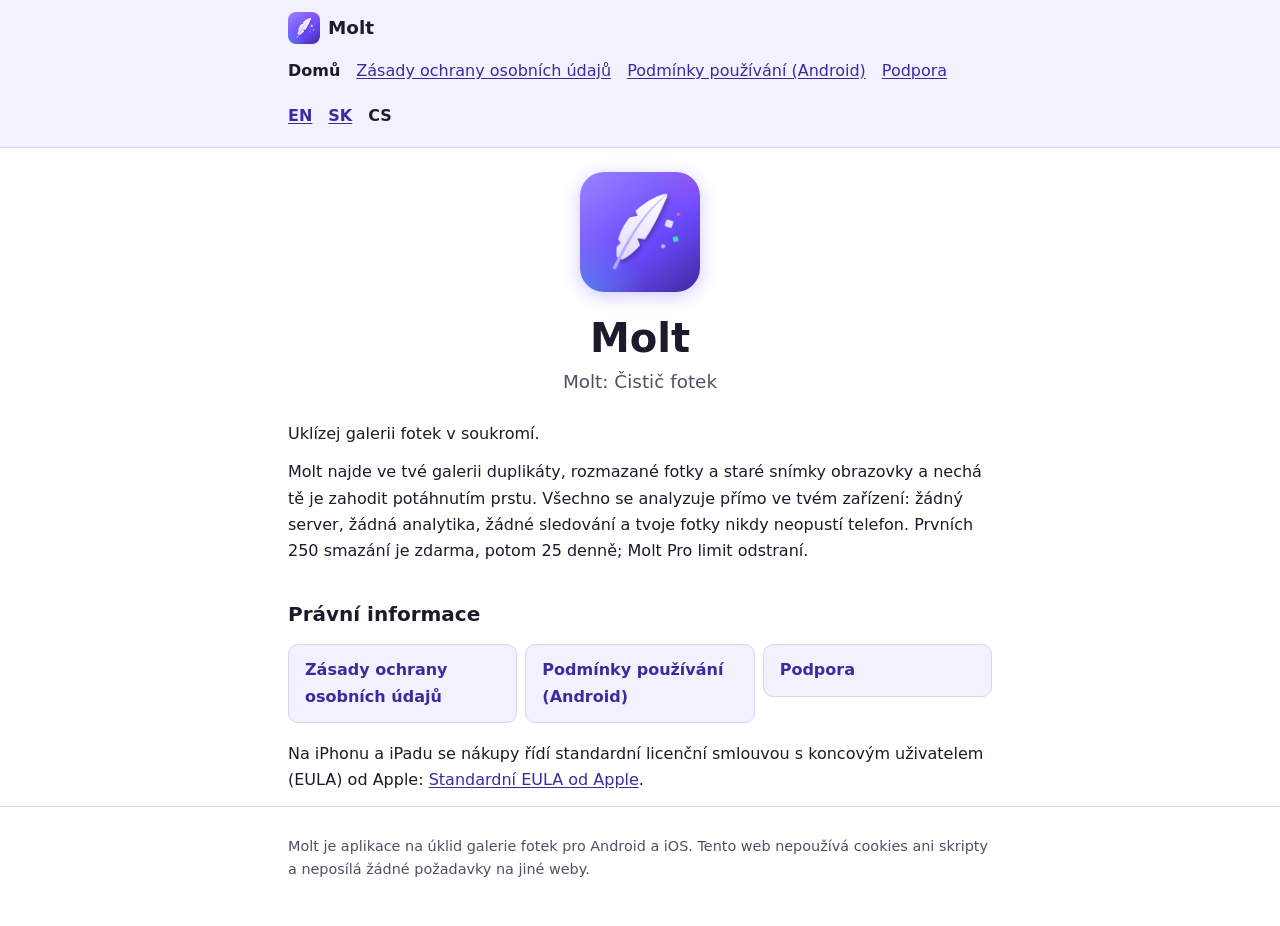
==== site/cs/index.html @ 8e981159 "Molt legal and support pages (EN/SK/CS) with GitHub Pages deploy" ====
<!doctype html>
<html lang="cs">
<head>
<meta charset="utf-8">
<meta name="viewport" content="width=device-width, initial-scale=1">
<title>Molt: Čistič fotek | Molt</title>
<meta name="description" content="Právní stránky a podpora pro Molt, čistič fotek pro Android a iOS.">
<meta name="color-scheme" content="light dark">
<link rel="icon" type="image/png" href="../assets/icon.png">
<link rel="stylesheet" href="../assets/site.css">
<link rel="alternate" hreflang="en" href="../">
<link rel="alternate" hreflang="sk" href="../sk/">
<link rel="alternate" hreflang="cs" href="../cs/">
<link rel="alternate" hreflang="x-default" href="../">
</head>
<body>
<a class="skip" href="#main">Přeskočit na obsah</a>
<header class="site">
<div class="wrap bar">
<a class="brand" href="../cs/"><img src="../assets/icon.png" alt="" width="32" height="32"><span>Molt</span></a>
<nav aria-label="Právní informace"><ul><li><a href="../cs/" aria-current="page">Domů</a></li><li><a href="../cs/privacy/">Zásady ochrany osobních údajů</a></li><li><a href="../cs/terms/">Podmínky používání (Android)</a></li><li><a href="../cs/support/">Podpora</a></li></ul></nav>
<nav aria-label="Jazyk" class="langs"><ul><li><a href="../" lang="en" hreflang="en">EN</a></li><li><a href="../sk/" lang="sk" hreflang="sk">SK</a></li><li><a href="../cs/" lang="cs" hreflang="cs" aria-current="true">CS</a></li></ul></nav>
</div>
</header>
<main id="main" class="wrap">
<div class="hero">
<img src="../assets/icon.png" alt="Molt" width="120" height="120">
<h1>Molt</h1>
<p class="lead">Molt: Čistič fotek</p>
</div>
<p>Uklízej galerii fotek v soukromí.</p>
<p>Molt najde ve tvé galerii duplikáty, rozmazané fotky a staré snímky obrazovky a nechá tě je zahodit potáhnutím prstu. Všechno se analyzuje přímo ve tvém zařízení: žádný server, žádná analytika, žádné sledování a tvoje fotky nikdy neopustí telefon. Prvních 250 smazání je zdarma, potom 25 denně; Molt Pro limit odstraní.</p>
<h2>Právní informace</h2>
<ul class="links">
<li><a href="../cs/privacy/">Zásady ochrany osobních údajů</a></li>
<li><a href="../cs/terms/">Podmínky používání (Android)</a></li>
<li><a href="../cs/support/">Podpora</a></li>
</ul>
<p>Na iPhonu a iPadu se nákupy řídí standardní licenční smlouvou s koncovým uživatelem (EULA) od Apple: <a href="https://www.apple.com/legal/internet-services/itunes/dev/stdeula/" rel="noopener noreferrer">Standardní EULA od Apple</a>.</p>
</main>
<footer class="site"><div class="wrap"><p>Molt je aplikace na úklid galerie fotek pro Android a iOS. Tento web nepoužívá cookies ani skripty a neposílá žádné požadavky na jiné weby.</p></div></footer>
</body>
</html>
---- site/assets/site.css ----
/* Molt legal site. No external requests: system fonts only. */
:root{--bg:#ffffff;--fg:#1d1a2b;--muted:#524e66;--accent:#6D4BFF;--link:#3E2A9E;--surface:#f4f1ff;--border:#d9d3f2;--mark-bg:#fff3a8;--mark-fg:#3a2f00;--focus:#6D4BFF}
@media (prefers-color-scheme:dark){:root{--bg:#14111f;--fg:#ece9f7;--muted:#b9b3d1;--accent:#9A81FF;--link:#b8a6ff;--surface:#1e1a30;--border:#3a3358;--mark-bg:#5a4a00;--mark-fg:#fff3c4;--focus:#9A81FF}}
*{box-sizing:border-box}
html{-webkit-text-size-adjust:100%}
body{margin:0;background:var(--bg);color:var(--fg);font:1rem/1.65 system-ui,-apple-system,"Segoe UI",Roboto,"Helvetica Neue",Arial,sans-serif;overflow-wrap:break-word}
.wrap{max-width:46rem;margin:0 auto;padding:0 1rem}
a{color:var(--link);text-underline-offset:.15em}
a:hover{text-decoration-thickness:2px}
:focus-visible{outline:3px solid var(--focus);outline-offset:2px;border-radius:2px}
.skip{position:absolute;left:-999px;top:0;background:var(--accent);color:#fff;padding:.5rem 1rem;z-index:10}
.skip:focus{left:0}
header.site{background:var(--surface);border-bottom:1px solid var(--border)}
.bar{display:flex;flex-wrap:wrap;gap:.5rem 1.25rem;align-items:center;padding-top:.75rem;padding-bottom:.75rem}
.brand{display:flex;align-items:center;gap:.5rem;font-weight:700;font-size:1.15rem;color:var(--fg);text-decoration:none}
.brand img{border-radius:8px}
.bar ul{list-style:none;margin:0;padding:0;display:flex;flex-wrap:wrap;gap:.25rem 1rem}
.bar nav:first-of-type{flex:1 1 auto}
.bar a[aria-current]{font-weight:700;text-decoration:none;color:var(--fg)}
.langs a{font-weight:600}
main{padding-top:1.5rem;padding-bottom:3rem}
h1{font-size:1.75rem;line-height:1.25;margin:1rem 0 .75rem}
h2{font-size:1.25rem;line-height:1.3;margin:2rem 0 .5rem;padding-top:.25rem}
p,ul{margin:.75rem 0}
li{margin:.35rem 0}
code{font:.92em ui-monospace,Menlo,Consolas,monospace;background:var(--surface);padding:.1em .3em;border-radius:4px}
mark.ph{background:var(--mark-bg);color:var(--mark-fg);padding:.05em .25em;border-radius:3px;font-weight:600}
.hero{text-align:center;padding:1.5rem 0 .5rem}
.hero img{border-radius:24px;box-shadow:0 4px 18px rgba(109,75,255,.3)}
.hero h1{font-size:2.5rem;margin:.75rem 0 0}
.lead{font-size:1.15rem;color:var(--muted);margin:.25rem 0}
.links{list-style:none;padding:0;display:grid;gap:.5rem}
.links a{display:block;padding:.75rem 1rem;border:1px solid var(--border);border-radius:10px;background:var(--surface);text-decoration:none;font-weight:600}
.links a:hover{border-color:var(--accent)}
footer.site{border-top:1px solid var(--border);color:var(--muted);font-size:.9rem;padding:1rem 0 2rem}
@media (min-width:40rem){h1{font-size:2.1rem}.links{grid-template-columns:repeat(3,1fr)}}
@media (prefers-reduced-motion:reduce){*{scroll-behavior:auto!important;transition:none!important;animation:none!important}}
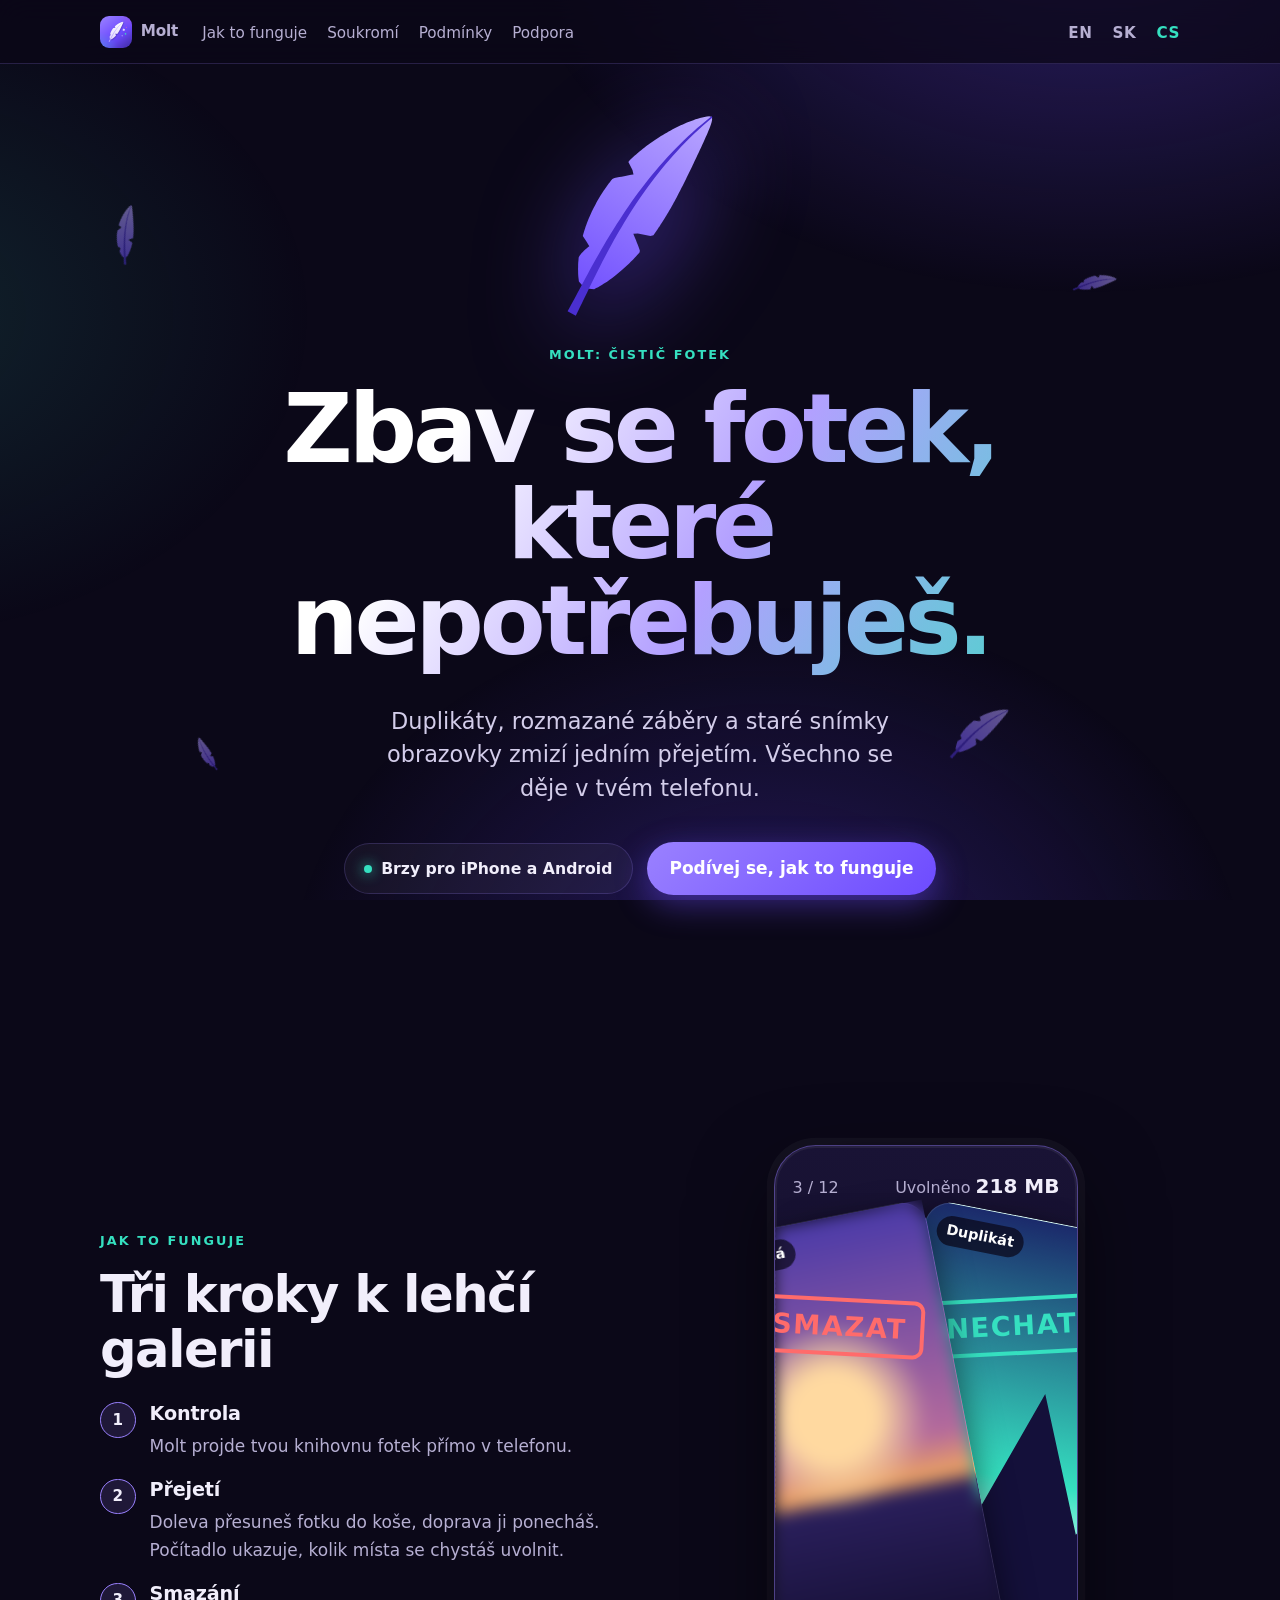
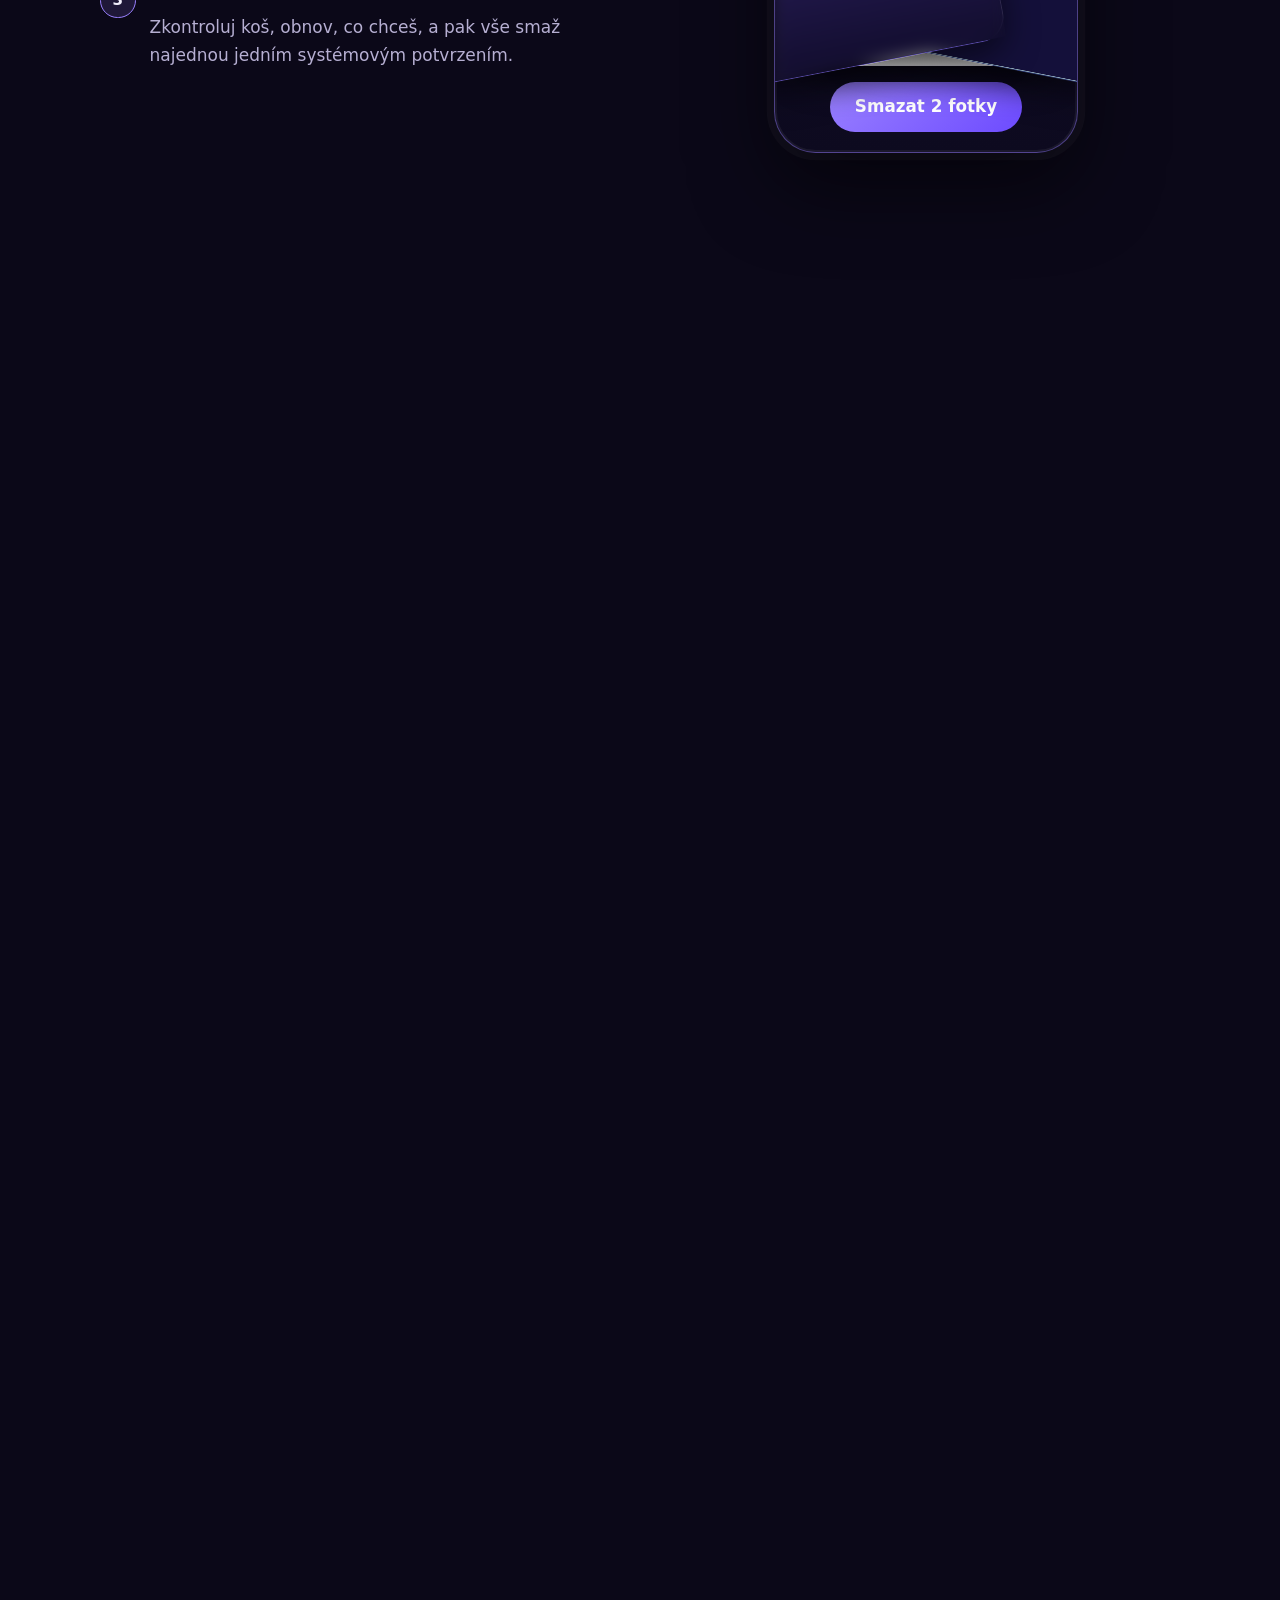
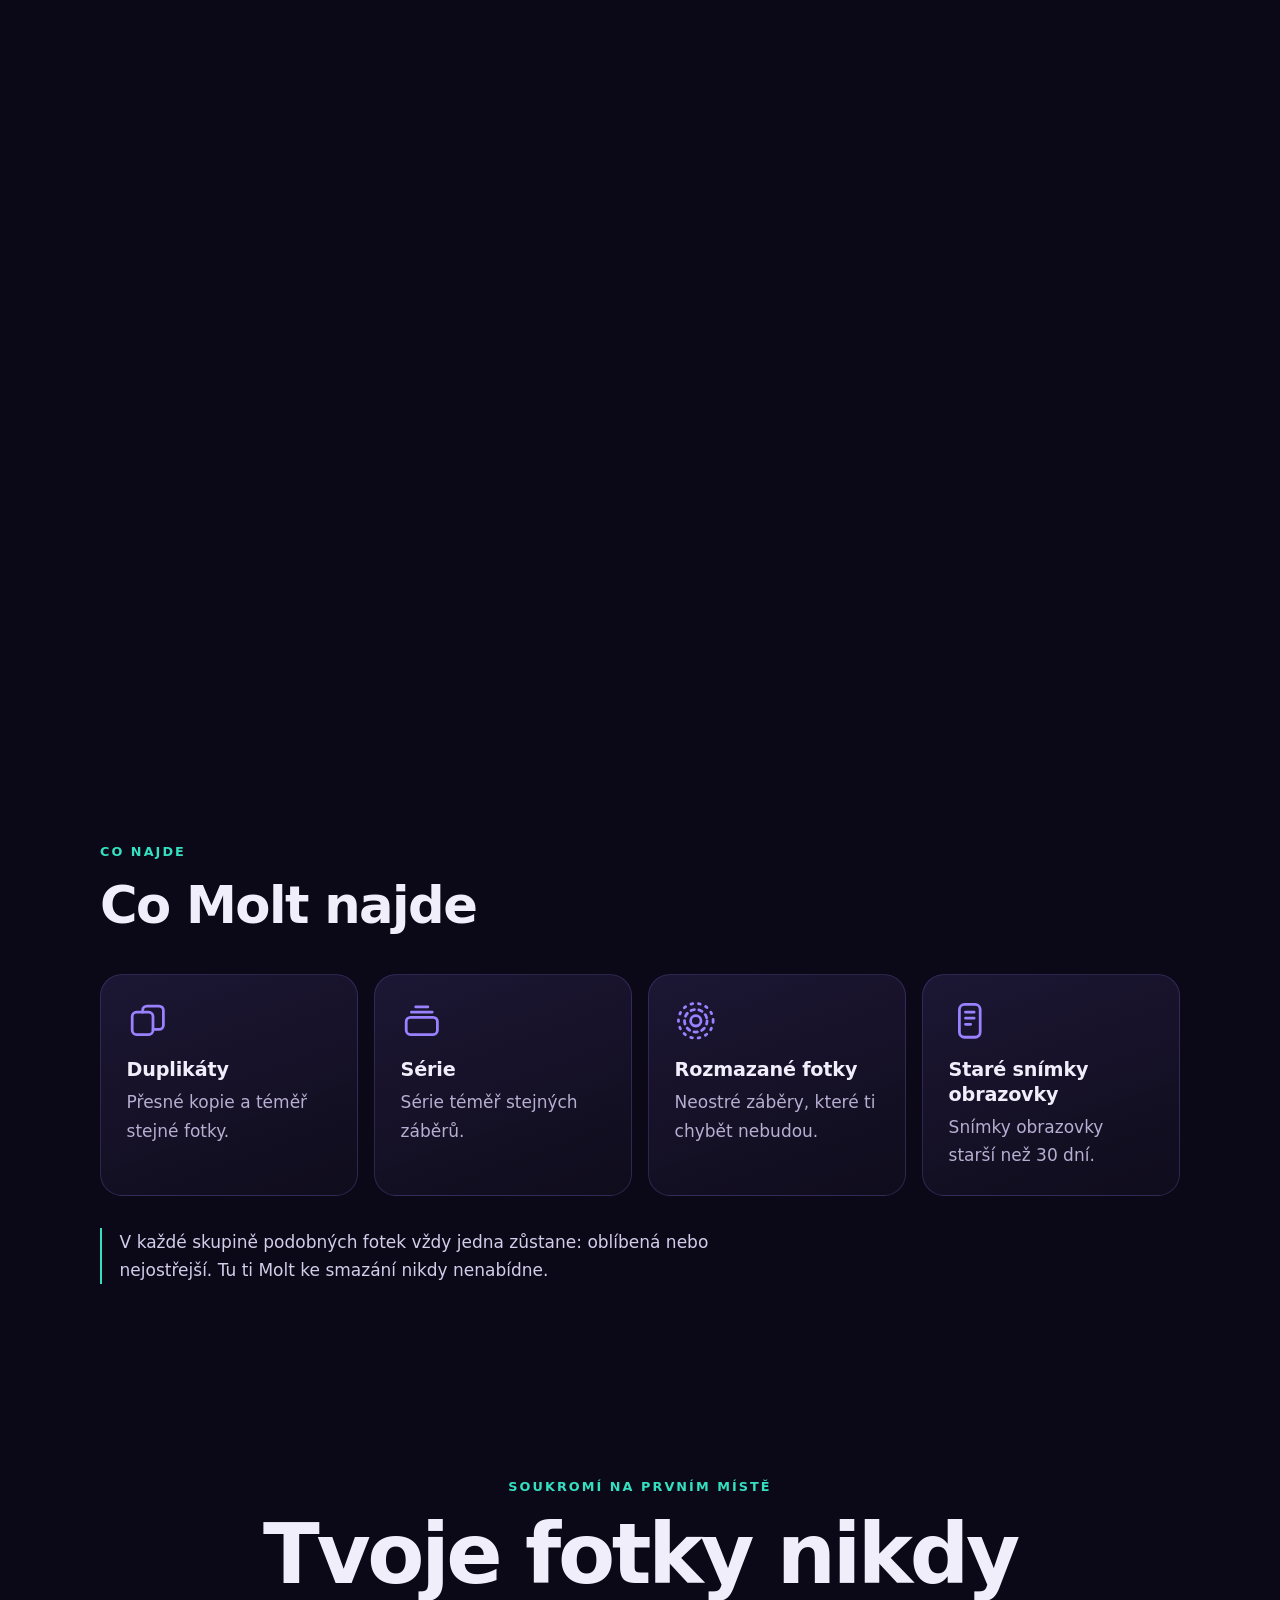
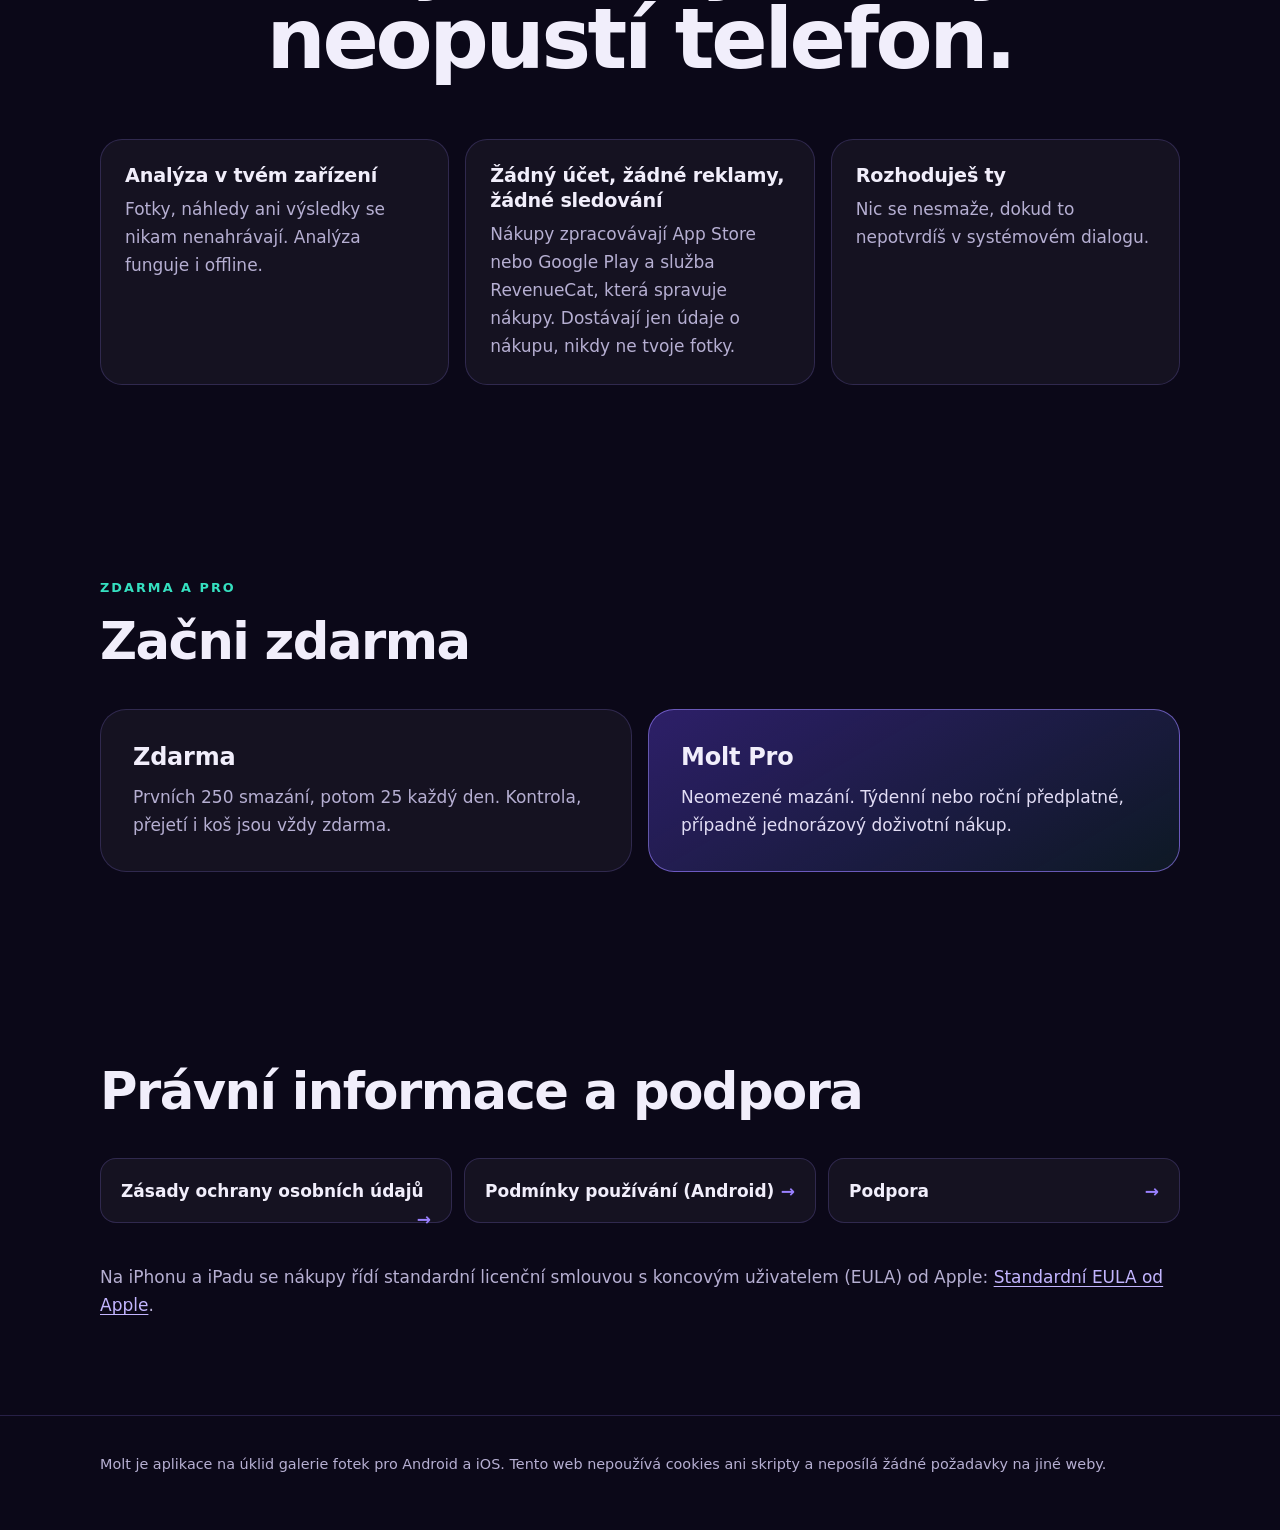
==== commit 8c8d7b01: "Redesign: dark Molt landing with CSS scroll-driven animations (no JavaScript)" ====
--- a/site/cs/index.html
+++ b/site/cs/index.html
@@ -3,9 +3,10 @@
 <head>
 <meta charset="utf-8">
 <meta name="viewport" content="width=device-width, initial-scale=1">
-<title>Molt: Čistič fotek | Molt</title>
-<meta name="description" content="Právní stránky a podpora pro Molt, čistič fotek pro Android a iOS.">
-<meta name="color-scheme" content="light dark">
+<title>Molt: Čistič fotek</title>
+<meta name="description" content="Molt najde duplikáty, rozmazané záběry a staré snímky obrazovky a nechá tě je zahodit přejetím. Všechno se analyzuje v tvém telefonu.">
+<meta name="color-scheme" content="dark">
+<meta name="theme-color" content="#0b0818">
 <link rel="icon" type="image/png" href="../assets/icon.png">
 <link rel="stylesheet" href="../assets/site.css">
 <link rel="alternate" hreflang="en" href="../">
@@ -18,25 +19,88 @@
 <header class="site">
 <div class="wrap bar">
 <a class="brand" href="../cs/"><img src="../assets/icon.png" alt="" width="32" height="32"><span>Molt</span></a>
-<nav aria-label="Právní informace"><ul><li><a href="../cs/" aria-current="page">Domů</a></li><li><a href="../cs/privacy/">Zásady ochrany osobních údajů</a></li><li><a href="../cs/terms/">Podmínky používání (Android)</a></li><li><a href="../cs/support/">Podpora</a></li></ul></nav>
+<nav aria-label="Stránka"><ul><li><a href="#how">Jak to funguje</a></li><li><a href="../cs/privacy/">Soukromí</a></li><li><a href="../cs/terms/">Podmínky</a></li><li><a href="../cs/support/">Podpora</a></li></ul></nav>
 <nav aria-label="Jazyk" class="langs"><ul><li><a href="../" lang="en" hreflang="en">EN</a></li><li><a href="../sk/" lang="sk" hreflang="sk">SK</a></li><li><a href="../cs/" lang="cs" hreflang="cs" aria-current="true">CS</a></li></ul></nav>
 </div>
 </header>
-<main id="main" class="wrap">
-<div class="hero">
-<img src="../assets/icon.png" alt="Molt" width="120" height="120">
-<h1>Molt</h1>
-<p class="lead">Molt: Čistič fotek</p>
+<main id="main" class="landing">
+
+<section class="hero">
+<img class="fleck" src="../assets/feather.svg" alt="" style="--x:8%;--y:16%;--s:3.2rem;--r:-30deg;--dx:-6vw;--dy:55vh;--r2:140deg">
+<img class="fleck" src="../assets/feather.svg" alt="" style="--x:84%;--y:22%;--s:2.4rem;--r:40deg;--dx:5vw;--dy:38vh;--r2:-110deg">
+<img class="fleck" src="../assets/feather.svg" alt="" style="--x:74%;--y:70%;--s:4rem;--r:15deg;--dx:8vw;--dy:24vh;--r2:200deg">
+<img class="fleck" src="../assets/feather.svg" alt="" style="--x:15%;--y:74%;--s:2rem;--r:-65deg;--dx:-4vw;--dy:30vh;--r2:-160deg">
+<div class="wrap wide">
+<img class="plume" src="../assets/feather.svg" alt="" width="208" height="208">
+<p class="eyebrow">Molt: Čistič fotek</p>
+<h1>Zbav se fotek, které nepotřebuješ.</h1>
+<p class="lead">Duplikáty, rozmazané záběry a staré snímky obrazovky zmizí jedním přejetím. Všechno se děje v tvém telefonu.</p>
+<div class="cta"><span class="pill">Brzy pro iPhone a Android</span><a class="btn" href="#how">Podívej se, jak to funguje</a></div>
 </div>
-<p>Uklízej galerii fotek v soukromí.</p>
-<p>Molt najde ve tvé galerii duplikáty, rozmazané fotky a staré snímky obrazovky a nechá tě je zahodit potáhnutím prstu. Všechno se analyzuje přímo ve tvém zařízení: žádný server, žádná analytika, žádné sledování a tvoje fotky nikdy neopustí telefon. Prvních 250 smazání je zdarma, potom 25 denně; Molt Pro limit odstraní.</p>
-<h2>Právní informace</h2>
+</section>
+
+<section class="how" id="how">
+<div class="stage">
+<div class="wrap wide">
+<div>
+<p class="eyebrow">Jak to funguje</p>
+<h2>Tři kroky k lehčí galerii</h2>
+<ol class="steps"><li><h3>Kontrola</h3><p>Molt projde tvou knihovnu fotek přímo v telefonu.</p></li><li><h3>Přejetí</h3><p>Doleva přesuneš fotku do koše, doprava ji ponecháš. Počítadlo ukazuje, kolik místa se chystáš uvolnit.</p></li><li><h3>Smazání</h3><p>Zkontroluj koš, obnov, co chceš, a pak vše smaž najednou jedním systémovým potvrzením.</p></li></ol>
+</div>
+<div class="phone" role="img" aria-label="Ilustrace přejetí: rozmazaná fotka jde doleva do koše, dobrá fotka jde doprava a zůstává, snímek obrazovky jde do koše.">
+<div class="top" aria-hidden="true"><span>3 / 12</span><span class="freed">Uvolněno <b></b></span></div>
+<div class="deck" aria-hidden="true">
+<div class="card c-shot"><span class="chip">Snímek obrazovky</span><span class="stamp del">SMAZAT</span></div>
+<div class="card c-peak"><span class="chip">Duplikát</span><span class="stamp keep">NECHAT</span></div>
+<div class="card c-blur"><span class="chip">Rozmazaná</span><span class="stamp del">SMAZAT</span></div>
+<div class="scan"></div>
+</div>
+<div class="go" aria-hidden="true">Smazat 2 fotky</div>
+</div>
+</div>
+</div>
+</section>
+
+<section class="finds">
+<div class="wrap wide">
+<p class="eyebrow rv">Co najde</p>
+<h2 class="rv">Co Molt najde</h2>
+<ul class="grid4"><li class="tile rv"><svg viewBox="0 0 24 24" aria-hidden="true"><rect x="3" y="7" width="12" height="13" rx="2.5"/><path d="M9 7V6a2.5 2.5 0 0 1 2.5-2.5h7A2.5 2.5 0 0 1 21 6v8.5a2.5 2.5 0 0 1-2.5 2.5H15"/></svg><h3>Duplikáty</h3><p>Přesné kopie a téměř stejné fotky.</p></li><li class="tile rv"><svg viewBox="0 0 24 24" aria-hidden="true"><rect x="3" y="10" width="18" height="10" rx="2.5"/><path d="M6 7h12M8.5 4h7"/></svg><h3>Série</h3><p>Série téměř stejných záběrů.</p></li><li class="tile rv"><svg viewBox="0 0 24 24" aria-hidden="true"><circle cx="12" cy="12" r="3"/><circle cx="12" cy="12" r="6.5" stroke-dasharray="2 2.6"/><circle cx="12" cy="12" r="10" stroke-dasharray="1 3.4"/></svg><h3>Rozmazané fotky</h3><p>Neostré záběry, které ti chybět nebudou.</p></li><li class="tile rv"><svg viewBox="0 0 24 24" aria-hidden="true"><rect x="6" y="2.5" width="12" height="19" rx="3"/><path d="M9.5 7h5M9.5 10.5h5M9.5 14h3"/></svg><h3>Staré snímky obrazovky</h3><p>Snímky obrazovky starší než 30 dní.</p></li></ul>
+<p class="note rv">V každé skupině podobných fotek vždy jedna zůstane: oblíbená nebo nejostřejší. Tu ti Molt ke smazání nikdy nenabídne.</p>
+</div>
+</section>
+
+<section class="privacy">
+<div class="wrap wide">
+<p class="eyebrow rv">Soukromí na prvním místě</p>
+<h2 class="big">Tvoje fotky nikdy neopustí telefon.</h2>
+<ul class="grid3"><li class="rv"><h3>Analýza v tvém zařízení</h3><p>Fotky, náhledy ani výsledky se nikam nenahrávají. Analýza funguje i offline.</p></li><li class="rv"><h3>Žádný účet, žádné reklamy, žádné sledování</h3><p>Nákupy zpracovávají App Store nebo Google Play a služba RevenueCat, která spravuje nákupy. Dostávají jen údaje o nákupu, nikdy ne tvoje fotky.</p></li><li class="rv"><h3>Rozhoduješ ty</h3><p>Nic se nesmaže, dokud to nepotvrdíš v systémovém dialogu.</p></li></ul>
+</div>
+</section>
+
+<section class="pricing">
+<div class="wrap wide">
+<p class="eyebrow rv">Zdarma a Pro</p>
+<h2 class="rv">Začni zdarma</h2>
+<div class="plans">
+<div class="plan rv left"><h3>Zdarma</h3><p>Prvních 250 smazání, potom 25 každý den. Kontrola, přejetí i koš jsou vždy zdarma.</p></div>
+<div class="plan pro rv right"><h3>Molt Pro</h3><p>Neomezené mazání. Týdenní nebo roční předplatné, případně jednorázový doživotní nákup.</p></div>
+</div>
+</div>
+</section>
+
+<section class="legal">
+<div class="wrap wide">
+<h2 class="rv">Právní informace a podpora</h2>
 <ul class="links">
 <li><a href="../cs/privacy/">Zásady ochrany osobních údajů</a></li>
 <li><a href="../cs/terms/">Podmínky používání (Android)</a></li>
 <li><a href="../cs/support/">Podpora</a></li>
 </ul>
 <p>Na iPhonu a iPadu se nákupy řídí standardní licenční smlouvou s koncovým uživatelem (EULA) od Apple: <a href="https://www.apple.com/legal/internet-services/itunes/dev/stdeula/" rel="noopener noreferrer">Standardní EULA od Apple</a>.</p>
+</div>
+</section>
+
 </main>
 <footer class="site"><div class="wrap"><p>Molt je aplikace na úklid galerie fotek pro Android a iOS. Tento web nepoužívá cookies ani skripty a neposílá žádné požadavky na jiné weby.</p></div></footer>
 </body>
--- a/site/assets/site.css
+++ b/site/assets/site.css
@@ -1,37 +1,204 @@
-/* Molt legal site. No external requests: system fonts only. */
-:root{--bg:#ffffff;--fg:#1d1a2b;--muted:#524e66;--accent:#6D4BFF;--link:#3E2A9E;--surface:#f4f1ff;--border:#d9d3f2;--mark-bg:#fff3a8;--mark-fg:#3a2f00;--focus:#6D4BFF}
-@media (prefers-color-scheme:dark){:root{--bg:#14111f;--fg:#ece9f7;--muted:#b9b3d1;--accent:#9A81FF;--link:#b8a6ff;--surface:#1e1a30;--border:#3a3358;--mark-bg:#5a4a00;--mark-fg:#fff3c4;--focus:#9A81FF}}
+/* Molt site. No JavaScript and no external requests: system fonts, CSS scroll-driven animations only.
+   Every animation is an enhancement: without support (or with reduced motion) the page is static and complete. */
+@property --mb{syntax:"<integer>";inherits:true;initial-value:218}
+:root{color-scheme:dark;--bg:#0b0818;--bg2:#141029;--fg:#f1eefb;--muted:#b6afd2;--accent:#9a81ff;--violet:#6d4bff;--deep:#3e2a9e;--teal:#35e0c0;--line:rgba(154,129,255,.2);--card:rgba(255,255,255,.045);--mark-bg:#5a4a00;--mark-fg:#fff3c4;--del:#ff6b6b;--keep:#35e0c0}
 *{box-sizing:border-box}
-html{-webkit-text-size-adjust:100%}
-body{margin:0;background:var(--bg);color:var(--fg);font:1rem/1.65 system-ui,-apple-system,"Segoe UI",Roboto,"Helvetica Neue",Arial,sans-serif;overflow-wrap:break-word}
-.wrap{max-width:46rem;margin:0 auto;padding:0 1rem}
-a{color:var(--link);text-underline-offset:.15em}
-a:hover{text-decoration-thickness:2px}
-:focus-visible{outline:3px solid var(--focus);outline-offset:2px;border-radius:2px}
-.skip{position:absolute;left:-999px;top:0;background:var(--accent);color:#fff;padding:.5rem 1rem;z-index:10}
+html{-webkit-text-size-adjust:100%;scroll-padding-top:5rem}
+body{margin:0;background:var(--bg);color:var(--fg);font:1.0625rem/1.65 system-ui,-apple-system,"Segoe UI",Roboto,"Helvetica Neue",Arial,sans-serif;overflow-wrap:break-word;overflow-x:clip}
+body::before{content:"";position:fixed;inset:0;z-index:-1;pointer-events:none;background:radial-gradient(60rem 40rem at 85% -10%,rgba(109,75,255,.34),transparent 60%),radial-gradient(46rem 34rem at -10% 35%,rgba(53,224,192,.13),transparent 60%),radial-gradient(50rem 40rem at 60% 110%,rgba(62,42,158,.5),transparent 60%)}
+.wrap{max-width:46rem;margin:0 auto;padding:0 1.25rem}
+.wrap.wide{max-width:70rem}
+a{color:#c3b5ff;text-underline-offset:.18em}
+a:hover{color:#fff}
+:focus-visible{outline:3px solid var(--teal);outline-offset:3px;border-radius:4px}
+.skip{position:absolute;left:-999px;top:0;background:var(--violet);color:#fff;padding:.5rem 1rem;z-index:30}
 .skip:focus{left:0}
-header.site{background:var(--surface);border-bottom:1px solid var(--border)}
-.bar{display:flex;flex-wrap:wrap;gap:.5rem 1.25rem;align-items:center;padding-top:.75rem;padding-bottom:.75rem}
-.brand{display:flex;align-items:center;gap:.5rem;font-weight:700;font-size:1.15rem;color:var(--fg);text-decoration:none}
-.brand img{border-radius:8px}
-.bar ul{list-style:none;margin:0;padding:0;display:flex;flex-wrap:wrap;gap:.25rem 1rem}
+
+/* Header */
+header.site{position:sticky;top:0;z-index:20;background:rgba(11,8,24,.74);-webkit-backdrop-filter:blur(14px);backdrop-filter:blur(14px);border-bottom:1px solid var(--line)}
+header.site::after{content:"";position:absolute;left:0;right:0;bottom:-1px;height:2px;background:linear-gradient(90deg,var(--violet),var(--teal));transform-origin:0 50%;transform:scaleX(0)}
+.bar{display:flex;flex-wrap:wrap;gap:.35rem 1.5rem;align-items:center;padding-top:.7rem;padding-bottom:.7rem;max-width:70rem}
+.brand{display:flex;align-items:center;gap:.55rem;font-weight:700;font-size:1.15rem;letter-spacing:-.01em;color:var(--fg);text-decoration:none}
+.brand img{border-radius:9px}
+.bar ul{list-style:none;margin:0;padding:0;display:flex;flex-wrap:wrap;gap:.2rem 1.25rem}
 .bar nav:first-of-type{flex:1 1 auto}
-.bar a[aria-current]{font-weight:700;text-decoration:none;color:var(--fg)}
-.langs a{font-weight:600}
-main{padding-top:1.5rem;padding-bottom:3rem}
-h1{font-size:1.75rem;line-height:1.25;margin:1rem 0 .75rem}
-h2{font-size:1.25rem;line-height:1.3;margin:2rem 0 .5rem;padding-top:.25rem}
-p,ul{margin:.75rem 0}
-li{margin:.35rem 0}
-code{font:.92em ui-monospace,Menlo,Consolas,monospace;background:var(--surface);padding:.1em .3em;border-radius:4px}
-mark.ph{background:var(--mark-bg);color:var(--mark-fg);padding:.05em .25em;border-radius:3px;font-weight:600}
-.hero{text-align:center;padding:1.5rem 0 .5rem}
-.hero img{border-radius:24px;box-shadow:0 4px 18px rgba(109,75,255,.3)}
-.hero h1{font-size:2.5rem;margin:.75rem 0 0}
-.lead{font-size:1.15rem;color:var(--muted);margin:.25rem 0}
-.links{list-style:none;padding:0;display:grid;gap:.5rem}
-.links a{display:block;padding:.75rem 1rem;border:1px solid var(--border);border-radius:10px;background:var(--surface);text-decoration:none;font-weight:600}
-.links a:hover{border-color:var(--accent)}
-footer.site{border-top:1px solid var(--border);color:var(--muted);font-size:.9rem;padding:1rem 0 2rem}
-@media (min-width:40rem){h1{font-size:2.1rem}.links{grid-template-columns:repeat(3,1fr)}}
-@media (prefers-reduced-motion:reduce){*{scroll-behavior:auto!important;transition:none!important;animation:none!important}}
+.bar a{font-size:.95rem;text-decoration:none;color:var(--muted)}
+.bar a:hover,.bar a[aria-current]{color:var(--fg)}
+.langs a{font-weight:600;letter-spacing:.04em}
+.langs a[aria-current]{color:var(--teal)}
+
+/* Text pages (privacy, terms, support) */
+main{padding-top:2.5rem;padding-bottom:4rem}
+h1{font-size:clamp(1.9rem,5vw,2.75rem);line-height:1.12;letter-spacing:-.025em;margin:1rem 0 1rem;background:linear-gradient(120deg,#fff 20%,#b9a8ff 80%);-webkit-background-clip:text;background-clip:text;color:transparent}
+h2{font-size:1.3rem;line-height:1.3;letter-spacing:-.01em;margin:2.5rem 0 .5rem;padding-top:1.25rem;border-top:1px solid var(--line)}
+p,ul{margin:.8rem 0}
+main.wrap p,main.wrap li{color:#dcd7ee}
+li{margin:.4rem 0}
+strong{color:var(--fg)}
+code{font:.92em ui-monospace,Menlo,Consolas,monospace;background:var(--card);padding:.1em .35em;border-radius:5px}
+mark.ph{background:var(--mark-bg);color:var(--mark-fg);padding:.05em .3em;border-radius:4px;font-weight:600}
+.links{list-style:none;padding:0;display:grid;gap:.75rem}
+.links a{display:block;padding:1.1rem 1.25rem;border:1px solid var(--line);border-radius:16px;background:var(--card);text-decoration:none;font-weight:600;color:var(--fg);transition:border-color .2s,transform .2s,background .2s}
+.links a:hover{border-color:var(--accent);background:rgba(154,129,255,.1);transform:translateY(-2px)}
+.links a::after{content:"→";float:right;color:var(--accent)}
+footer.site{border-top:1px solid var(--line);color:var(--muted);font-size:.9rem;padding:1.5rem 0 2.5rem}
+footer.site .wrap{max-width:70rem}
+
+/* Landing page */
+main.landing{padding:0}
+.eyebrow{font-size:.8rem;font-weight:700;letter-spacing:.16em;text-transform:uppercase;color:var(--teal);margin:0 0 1rem}
+.landing h2{font-size:clamp(1.9rem,5vw,3.2rem);line-height:1.08;letter-spacing:-.03em;margin:0 0 1rem;padding:0;border:0}
+.landing h3{font-size:1.2rem;line-height:1.3;margin:0 0 .35rem;letter-spacing:-.01em}
+.landing p{color:var(--muted);margin:0}
+.landing .eyebrow{color:var(--teal);margin-bottom:1rem}
+section{padding:6rem 0}
+
+.hero{position:relative;min-height:calc(100svh - 3.5rem);display:grid;place-items:center;text-align:center;padding:3rem 0 5rem;overflow:clip}
+.hero .wrap{position:relative;z-index:1}
+.hero h1{font-size:clamp(2.7rem,9vw,6rem);line-height:1;letter-spacing:-.045em;margin:0 auto 1.5rem;max-width:12ch;background:linear-gradient(120deg,#fff 25%,#b3a0ff 60%,var(--teal) 110%);-webkit-background-clip:text;background-clip:text;color:transparent;padding-bottom:.12em}
+.hero .lead{font-size:clamp(1.1rem,2.4vw,1.4rem);line-height:1.5;max-width:34rem;margin:0 auto 2.25rem;color:#d3cdea}
+.plume{display:block;width:clamp(8rem,22vw,13rem);height:auto;margin:0 auto 1.5rem;filter:drop-shadow(0 1.5rem 3rem rgba(109,75,255,.55))}
+.cta{display:flex;flex-wrap:wrap;gap:.9rem;justify-content:center;align-items:center}
+.pill{display:inline-flex;align-items:center;gap:.55rem;padding:.75rem 1.2rem;border-radius:999px;border:1px solid var(--line);background:var(--card);font-weight:600;font-size:.98rem;color:var(--fg)}
+.pill::before{content:"";width:.5rem;height:.5rem;border-radius:50%;background:var(--teal);box-shadow:0 0 .8rem var(--teal)}
+.btn{display:inline-block;padding:.8rem 1.4rem;border-radius:999px;background:linear-gradient(135deg,var(--accent),var(--violet));color:#fff;font-weight:700;text-decoration:none;box-shadow:0 .6rem 2rem rgba(109,75,255,.45);transition:transform .2s,box-shadow .2s}
+.btn:hover{transform:translateY(-2px);box-shadow:0 .9rem 2.4rem rgba(109,75,255,.6);color:#fff}
+.fleck{position:absolute;z-index:0;width:var(--s,3rem);height:auto;left:var(--x);top:var(--y);opacity:.5;transform:rotate(var(--r,0deg));pointer-events:none}
+
+/* How it works: phone with a swipe deck */
+.how{padding:0}
+.stage{padding:5rem 0;display:grid;align-content:center}
+.stage .wrap{display:grid;gap:2.5rem;align-items:center}
+.steps{list-style:none;margin:1.5rem 0 0;padding:0;display:grid;gap:1.1rem;counter-reset:step}
+.steps li{position:relative;margin:0;padding-left:3.1rem;counter-increment:step}
+.steps li::before{content:counter(step);position:absolute;left:0;top:.05rem;width:2.1rem;height:2.1rem;border-radius:50%;display:grid;place-items:center;font-weight:700;font-size:.95rem;color:var(--fg);border:1px solid var(--accent);background:rgba(154,129,255,.14)}
+.phone{--ph:min(62svh,34rem);position:relative;height:var(--ph);width:calc(var(--ph)*.5);margin:0 auto;font-size:calc(var(--ph)/38);border-radius:2.6em;border:1px solid rgba(154,129,255,.45);background:linear-gradient(180deg,#191335,#0d0a1f);box-shadow:0 2em 5em rgba(0,0,0,.55),0 0 0 .45em rgba(255,255,255,.04),inset 0 0 0 .12em rgba(255,255,255,.06);display:grid;grid-template-rows:auto 1fr auto;padding:1.5em 1.1em 1.3em;overflow:hidden}
+.phone .top{display:flex;justify-content:space-between;align-items:baseline;font-size:1em;color:var(--muted)}
+.freed b{color:var(--fg);font-size:1.25em;font-variant-numeric:tabular-nums}
+.freed b::after{counter-reset:mb var(--mb);content:counter(mb) " MB"}
+.deck{position:relative;margin:1em .2em}
+.card{position:absolute;inset:0;border-radius:1.6em;overflow:hidden;box-shadow:0 .8em 2em rgba(0,0,0,.5);border:1px solid rgba(255,255,255,.1)}
+.chip{position:absolute;left:.8em;top:.8em;padding:.25em .7em;border-radius:99em;background:rgba(11,8,24,.72);font-size:.9em;font-weight:600;color:#fff}
+.stamp{position:absolute;top:18%;padding:.1em .5em;border:.16em solid;border-radius:.4em;font-size:1.7em;font-weight:800;letter-spacing:.06em}
+.stamp.del{right:8%;color:var(--del);transform:rotate(14deg)}
+.stamp.keep{left:8%;color:var(--keep);transform:rotate(-14deg)}
+.c-shot{background:linear-gradient(#f4f2fb 0 12%,transparent 12%),repeating-linear-gradient(#e9e6f5 0 1.1em,#fff 1.1em 2.6em);z-index:1}
+.c-shot::after{content:"";position:absolute;left:10%;right:10%;bottom:9%;height:9%;border-radius:99em;background:var(--violet)}
+.c-peak{background:linear-gradient(#1b2a6b,#35e0c0 58%,#d8fff4 78%);z-index:2;transform:translateX(34%) rotate(11deg)}
+.c-peak::before{content:"";position:absolute;inset:38% 0 0;background:#14103a;clip-path:polygon(0 100%,0 62%,22% 28%,38% 55%,58% 0,80% 48%,100% 22%,100% 100%)}
+.c-blur{background:radial-gradient(circle at 50% 44%,#ffd9a0 0 16%,transparent 34%),linear-gradient(#4a3aa8,#b46a9c 52%,#f0a65e 62%,#2a1f5c 64%,#120d2e);z-index:3;transform:translateX(-34%) rotate(-11deg)}
+.c-blur::before{content:"";position:absolute;inset:0;-webkit-backdrop-filter:blur(.5em);backdrop-filter:blur(.5em)}
+.c-shot .stamp{opacity:0}
+.phone .go{justify-self:center;padding:.65em 1.5em;border-radius:99em;background:linear-gradient(135deg,var(--accent),var(--violet));font-size:1.05em;font-weight:700;color:#fff}
+.scan{position:absolute;left:0;right:0;top:0;height:22%;background:linear-gradient(180deg,transparent,rgba(53,224,192,.35));border-bottom:.12em solid var(--teal);z-index:5;opacity:0}
+
+/* What it finds */
+.grid4{list-style:none;margin:2.5rem 0 0;padding:0;display:grid;gap:1rem;grid-template-columns:repeat(auto-fit,minmax(14rem,1fr))}
+.tile{margin:0;padding:1.6rem;border-radius:22px;border:1px solid var(--line);background:linear-gradient(160deg,rgba(154,129,255,.12),rgba(255,255,255,.02))}
+.tile svg{width:2.6rem;height:2.6rem;margin-bottom:1rem;display:block;stroke:var(--accent);fill:none;stroke-width:1.6;stroke-linecap:round;stroke-linejoin:round}
+.note{margin-top:2rem!important;max-width:44rem;padding-left:1.1rem;border-left:2px solid var(--teal);color:#d3cdea!important}
+
+/* Privacy */
+.privacy{text-align:center}
+.privacy .big{font-size:clamp(2.3rem,7.5vw,5.2rem);line-height:1.02;letter-spacing:-.04em;margin:0 auto 3rem;max-width:14ch;padding-bottom:.1em;background:linear-gradient(90deg,var(--fg) 50%,rgba(241,238,251,.16) 50%) 0 0/200% 100%;-webkit-background-clip:text;background-clip:text;color:transparent}
+.grid3{list-style:none;margin:0;padding:0;display:grid;gap:1rem;grid-template-columns:repeat(auto-fit,minmax(15rem,1fr));text-align:left}
+.grid3 li{margin:0;padding:1.5rem;border-radius:22px;border:1px solid var(--line);background:var(--card)}
+
+/* Free and Pro */
+.plans{display:grid;gap:1rem;grid-template-columns:repeat(auto-fit,minmax(16rem,1fr));margin-top:2.5rem}
+.plan{padding:2rem;border-radius:26px;border:1px solid var(--line);background:var(--card)}
+.plan.pro{border-color:rgba(154,129,255,.6);background:linear-gradient(150deg,rgba(109,75,255,.35),rgba(53,224,192,.08))}
+.plan h3{font-size:1.5rem;margin-bottom:.6rem}
+.plan.pro p{color:#e2ddf5}
+.legal .links{grid-template-columns:repeat(auto-fit,minmax(14rem,1fr));margin:2rem 0 1.5rem}
+
+@media (min-width:56rem){
+.stage .wrap{grid-template-columns:1fr 1fr;gap:4rem}
+.phone{--ph:min(72svh,38rem)}
+}
+@media (max-width:55.99rem){
+header.site{position:static}
+.bar{gap:.5rem 1rem}
+.bar .langs{order:2;margin-left:auto}
+.bar nav:first-of-type{order:3;flex:1 0 100%}
+.bar nav:first-of-type ul{flex-wrap:nowrap;overflow-x:auto;gap:1.1rem;padding-bottom:.15rem;scrollbar-width:none}
+.bar nav:first-of-type li{white-space:nowrap;margin:0}
+section{padding:4.5rem 0}
+.hero{min-height:86svh;padding:2.5rem 0 4rem}
+}
+
+/* Motion: time-based intro, then scroll-driven reveals. */
+@media (prefers-reduced-motion:no-preference){
+html{scroll-behavior:smooth}
+.hero .wrap>*{animation:rise .9s cubic-bezier(.2,.7,.2,1) both}
+.hero .wrap>:nth-child(2){animation-delay:.08s}
+.hero .wrap>:nth-child(3){animation-delay:.16s}
+.hero .wrap>:nth-child(4){animation-delay:.24s}
+.hero .wrap>:nth-child(5){animation-delay:.32s}
+
+@supports (animation-timeline:view()){
+header.site::after{animation:grow linear both;animation-timeline:scroll(root)}
+
+/* Hero: the feather tilts and falls away, the flecks drift at different speeds. */
+.hero .wrap>.plume{animation:rise .9s cubic-bezier(.2,.7,.2,1) both,shed linear both;animation-timeline:auto,scroll(root);animation-range:normal,0 90vh}
+.fleck{animation:drift linear both;animation-timeline:scroll(root);animation-range:0 110vh}
+
+/* Elements appear as they enter the viewport. */
+.rv,main.wrap>h2{animation:rv linear both;animation-timeline:view();animation-range:entry 0% entry 90%}
+.grid4>:nth-child(2),.grid3>:nth-child(2){animation-range:entry 12% entry 105%}
+.grid4>:nth-child(3),.grid3>:nth-child(3){animation-range:entry 24% entry 120%}
+.grid4>:nth-child(4){animation-range:entry 36% entry 135%}
+.rv.left{animation-name:rv-left}
+.rv.right{animation-name:rv-right}
+main.wrap>h2{animation-name:rv-h}
+.privacy .big{animation:fill linear both;animation-timeline:view();animation-range:entry 40% cover 48%}
+
+/* How it works: the stage pins and the scroll position drives the deck. */
+.how{height:330vh;view-timeline-name:--how}
+.stage{position:sticky;top:0;height:100svh;padding:4.5rem 0 1.5rem}
+.how *{animation-timeline:--how;animation-range:contain 0% contain 100%;animation-timing-function:linear;animation-fill-mode:both}
+.phone{animation-name:count}
+.scan{animation-name:scan}
+.c-blur{animation-name:swipe-a}
+.c-blur .stamp{animation-name:stamp-a}
+.c-peak{animation-name:swipe-b}
+.c-peak .stamp{animation-name:stamp-b}
+.c-shot{animation-name:swipe-c}
+.c-shot .stamp{animation-name:stamp-c}
+.phone .go{animation-name:go}
+.steps li:nth-child(1){animation-name:step1}
+.steps li:nth-child(2){animation-name:step2}
+.steps li:nth-child(3){animation-name:step3}
+@media (max-width:55.99rem){
+/* Small screens: one step at a time under the heading, so the phone fits the pinned stage. */
+.stage{padding:1.25rem 0}
+.stage .wrap{gap:1.25rem}
+.landing .how h2{font-size:1.65rem;margin-bottom:.25rem}
+.steps{--dim:0;margin-top:.75rem}
+.steps li{grid-area:1/1}
+.phone{--ph:min(50svh,26rem)}
+}
+}
+}
+
+@keyframes rise{from{opacity:0;transform:translateY(1.5rem)}to{opacity:1;transform:none}}
+@keyframes grow{to{transform:scaleX(1)}}
+@keyframes shed{to{transform:translate(-18vw,34vh) rotate(-48deg) scale(.7);opacity:0}}
+@keyframes drift{to{transform:translate(var(--dx,0),var(--dy,40vh)) rotate(var(--r2,120deg));opacity:0}}
+@keyframes rv{from{opacity:0;transform:translateY(3rem) scale(.96)}to{opacity:1;transform:none}}
+@keyframes rv-left{from{opacity:0;transform:translateX(-4rem)}to{opacity:1;transform:none}}
+@keyframes rv-right{from{opacity:0;transform:translateX(4rem)}to{opacity:1;transform:none}}
+@keyframes rv-h{from{opacity:0;transform:translateX(-1.25rem)}to{opacity:1;transform:none}}
+@keyframes fill{from{background-position:100% 0}to{background-position:0 0}}
+@keyframes count{0%,30%{--mb:212}44%,74%{--mb:215}88%,100%{--mb:218}}
+@keyframes scan{0%{opacity:1;transform:translateY(-100%)}18%{opacity:1;transform:translateY(360%)}22%,100%{opacity:0;transform:translateY(360%)}}
+@keyframes swipe-a{0%,26%{transform:none;opacity:1}40%{opacity:1}44%,100%{transform:translateX(-150%) rotate(-22deg);opacity:0}}
+@keyframes stamp-a{0%,25%{opacity:0}31%,100%{opacity:1}}
+@keyframes swipe-b{0%,48%{transform:none;opacity:1}62%{opacity:1}66%,100%{transform:translateX(150%) rotate(22deg);opacity:0}}
+@keyframes stamp-b{0%,47%{opacity:0}53%,100%{opacity:1}}
+@keyframes swipe-c{0%,72%{transform:none;opacity:1}84%{opacity:1}88%,100%{transform:translateX(-150%) rotate(-22deg);opacity:0}}
+@keyframes stamp-c{0%,71%{opacity:0}77%,100%{opacity:1}}
+@keyframes go{0%,86%{opacity:0;transform:scale(.8)}96%,100%{opacity:1;transform:none}}
+@keyframes step1{0%,22%{opacity:1}28%,100%{opacity:var(--dim,.32)}}
+@keyframes step2{0%,22%{opacity:var(--dim,.32)}28%,66%{opacity:1}72%,100%{opacity:var(--dim,.32)}}
+@keyframes step3{0%,66%{opacity:var(--dim,.32)}72%,100%{opacity:1}}
